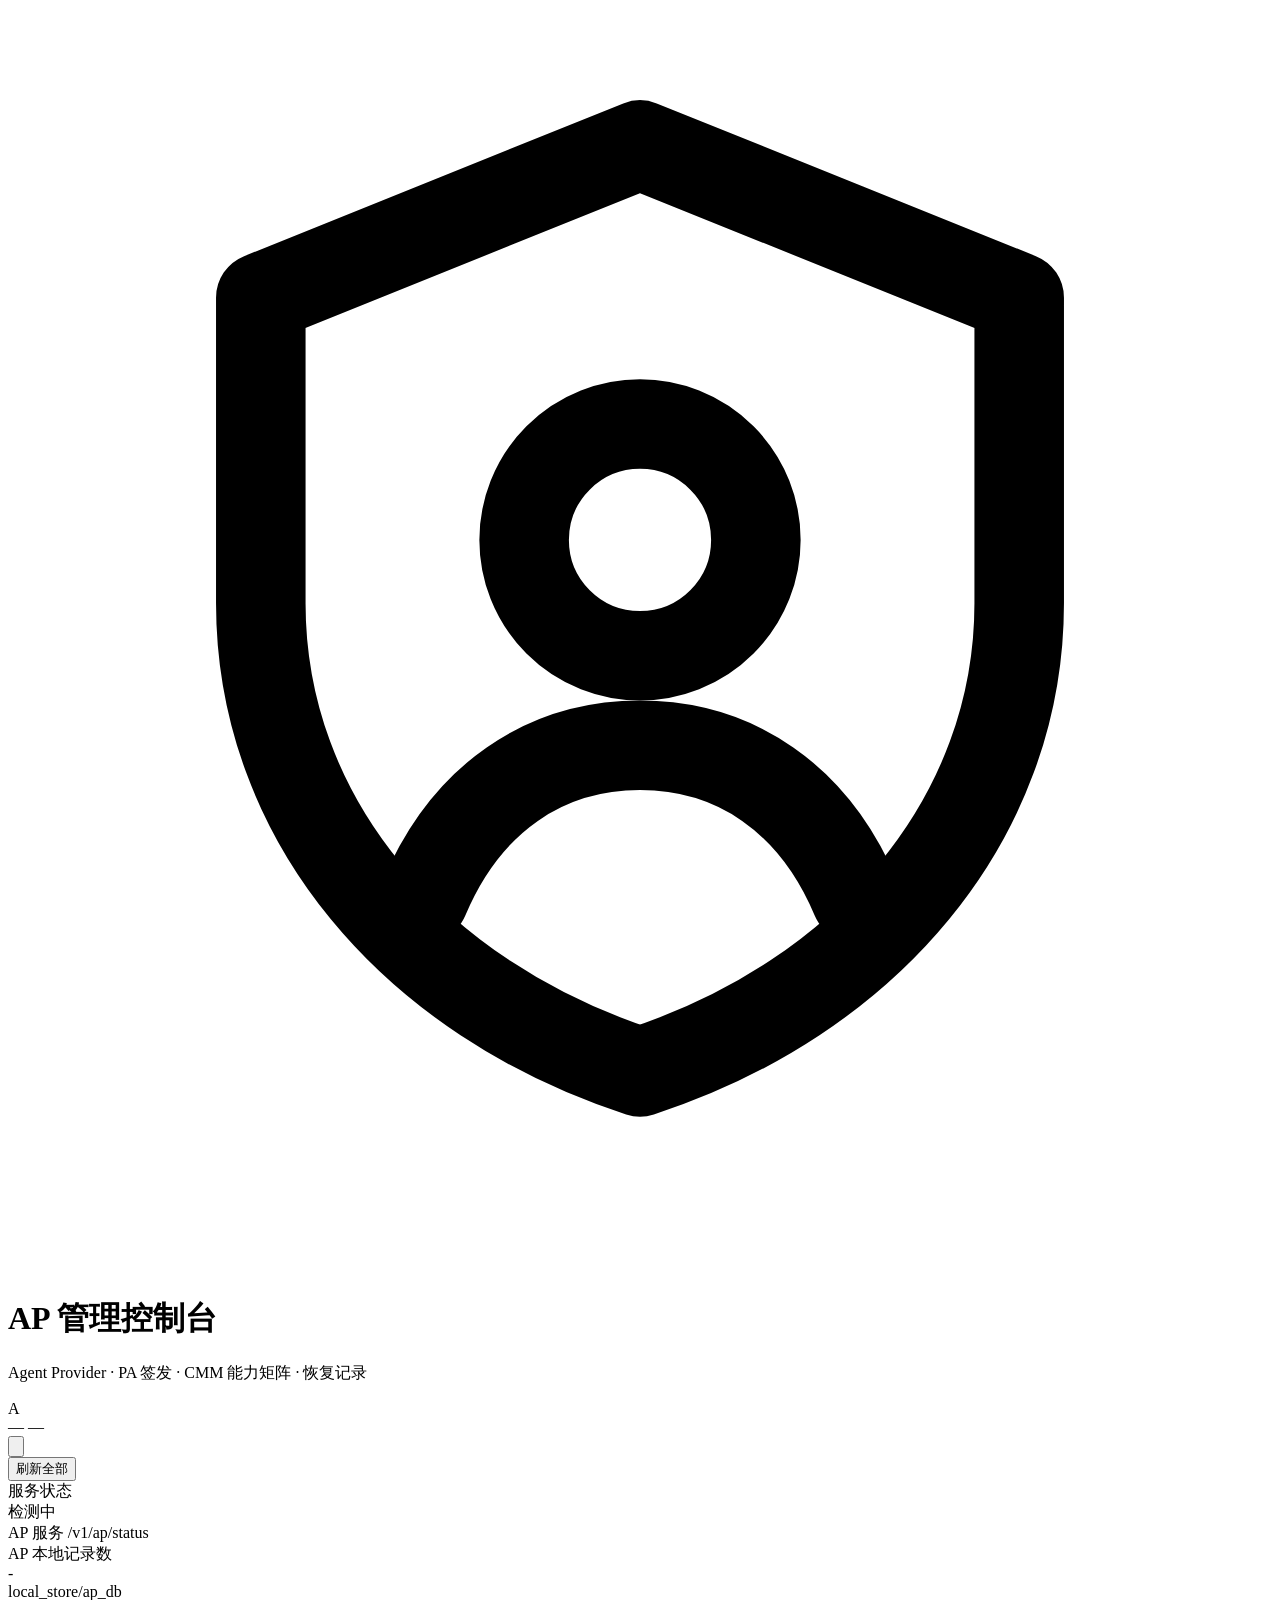
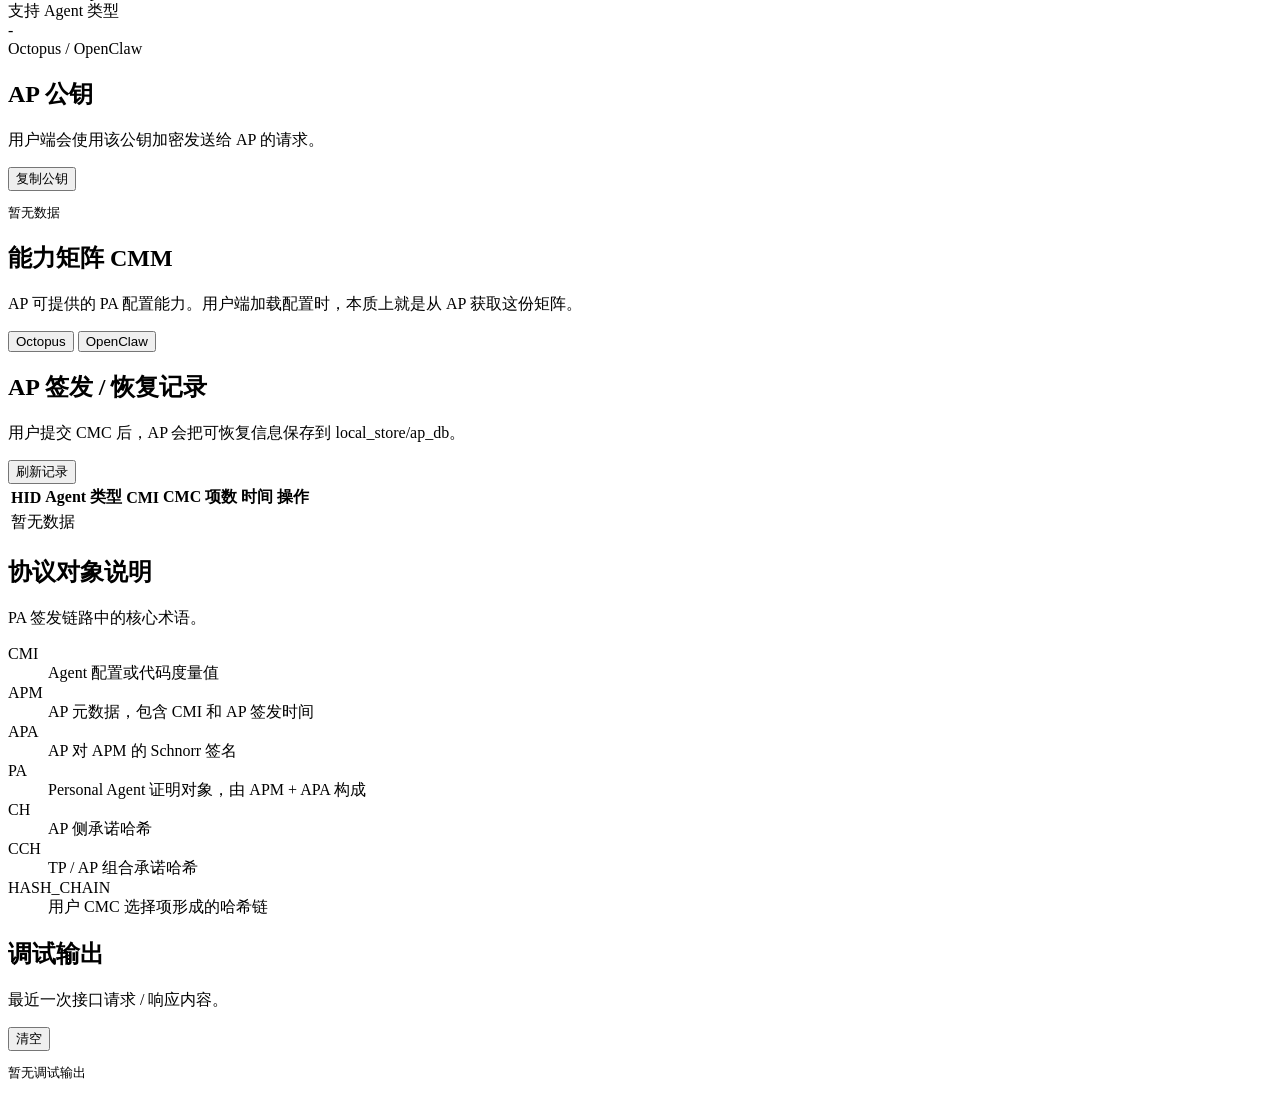
==== app/web_ap/index.html @ c7b6abeb "Publish Agent-Anchor source snapshot" ====
<!doctype html>
<html lang="zh-CN">
<head>
  <meta charset="utf-8" />
  <title>信锚 Agent-Anchor · AP 管理控制台</title>
  <meta name="viewport" content="width=device-width, initial-scale=1" />
  <!-- ?v= 由服务端替换为静态目录 mtime 版本号：资源一改 URL 就变，杜绝旧缓存 -->
  <link rel="stylesheet" href="/ap/static/ap_console.css?v=__ASSET_V__" />
</head>
<body>
  <!-- 全宽吸顶白条：与 User / TP 三端同构（徽标 + 系统名 | 用户胶囊 + 主操作） -->
  <header class="app-header">
    <div class="header-inner">
      <div class="brand">
        <div class="brand-mark" aria-hidden="true">
          <svg viewBox="0 0 24 24">
            <path d="M12 2.6 L19.2 5.5 V11.3 C19.2 15.4 16.3 18.8 12 20.2 C7.7 18.8 4.8 15.4 4.8 11.3 V5.5 Z"
                  fill="none" stroke="currentColor" stroke-width="1.7" stroke-linejoin="round"/>
            <circle cx="12" cy="10.1" r="2.2" fill="none" stroke="currentColor" stroke-width="1.7"/>
            <path d="M7.9 16.9 C8.7 15.0 10.2 14.0 12 14.0 C13.8 14.0 15.3 15.0 16.1 16.9"
                  fill="none" stroke="currentColor" stroke-width="1.7" stroke-linecap="round"/>
          </svg>
        </div>
        <div class="brand-text">
          <h1>AP 管理控制台</h1>
          <p>Agent Provider · PA 签发 · CMM 能力矩阵 · 恢复记录</p>
        </div>
      </div>

      <!-- 当前操作者 + 退出 + 刷新。退出图标内嵌在用户胶囊里，三端同款 -->
      <div class="header-actions">
        <div class="user-chip">
          <span class="user-chip-avatar" aria-hidden="true">A</span>
          <div class="user-chip-meta">
            <span class="user-chip-name" id="userName">—</span>
            <span class="user-chip-role" id="userRole">—</span>
          </div>
          <button class="chip-logout" id="logoutBtn" type="button" title="退出登录" aria-label="退出登录">
            <svg viewBox="0 0 24 24" fill="none" stroke="currentColor" stroke-width="2"
                 stroke-linecap="round" stroke-linejoin="round" aria-hidden="true">
              <path d="M9 21H5a2 2 0 0 1-2-2V5a2 2 0 0 1 2-2h4" />
              <polyline points="16 17 21 12 16 7" />
              <line x1="21" y1="12" x2="9" y2="12" />
            </svg>
          </button>
        </div>
        <button id="refreshAllBtn" class="primary-btn">刷新全部</button>
      </div>
    </div>
  </header>

  <div class="app-shell">
    <section class="stats-grid">
      <div class="stat-card">
        <div class="stat-label">服务状态</div>
        <div id="serviceStatus" class="stat-value">检测中</div>
        <div class="stat-desc">AP 服务 /v1/ap/status</div>
      </div>

      <div class="stat-card">
        <div class="stat-label">AP 本地记录数</div>
        <div id="recordCount" class="stat-value">-</div>
        <div class="stat-desc">local_store/ap_db</div>
      </div>

      <div class="stat-card">
        <div class="stat-label">支持 Agent 类型</div>
        <div id="agentTypes" class="stat-value small">-</div>
        <div class="stat-desc">Octopus / OpenClaw</div>
      </div>
    </section>

    <section class="panel">
      <div class="panel-header">
        <div>
          <h2>AP 公钥</h2>
          <p>用户端会使用该公钥加密发送给 AP 的请求。</p>
        </div>
        <button id="copyPkBtn" class="ghost-btn">复制公钥</button>
      </div>

      <pre id="publicKeyBox">暂无数据</pre>
    </section>

    <section class="panel">
      <div class="panel-header">
        <div>
          <h2>能力矩阵 CMM</h2>
          <p>AP 可提供的 PA 配置能力。用户端加载配置时，本质上就是从 AP 获取这份矩阵。</p>
        </div>

        <div class="tabs">
          <button class="tab-btn active" data-agent-type="octopus">Octopus</button>
          <button class="tab-btn" data-agent-type="openclaw">OpenClaw</button>
        </div>
      </div>

      <div id="capabilityGrid" class="capability-grid"></div>
    </section>

    <section class="panel">
      <div class="panel-header">
        <div>
          <h2>AP 签发 / 恢复记录</h2>
          <p>用户提交 CMC 后，AP 会把可恢复信息保存到 local_store/ap_db。</p>
        </div>

        <button id="refreshDbBtn" class="ghost-btn">刷新记录</button>
      </div>

      <div class="table-wrap">
        <table>
          <thead>
            <tr>
              <th>HID</th>
              <th>Agent 类型</th>
              <th>CMI</th>
              <th>CMC 项数</th>
              <th>时间</th>
              <th>操作</th>
            </tr>
          </thead>

          <tbody id="dbTableBody">
            <tr>
              <td colspan="6">暂无数据</td>
            </tr>
          </tbody>
        </table>
      </div>
    </section>

    <section class="panel" id="detailPanel" style="display:none;">
      <div class="panel-header">
        <div>
          <h2>记录详情</h2>
          <p>AP 本地保存的 CMC / CMI / r_bind2 等恢复数据。</p>
        </div>

        <button id="closeDetailBtn" class="ghost-btn">关闭</button>
      </div>

      <pre id="detailBox"></pre>
    </section>

    <section class="panel two-col">
      <div class="col-protocol">
        <div class="panel-header">
          <div>
            <h2>协议对象说明</h2>
            <p>PA 签发链路中的核心术语。</p>
          </div>
        </div>

        <dl class="protocol-list">
          <div class="protocol-item">
            <dt>CMI</dt>
            <dd>Agent 配置或代码度量值</dd>
          </div>
          <div class="protocol-item">
            <dt>APM</dt>
            <dd>AP 元数据，包含 CMI 和 AP 签发时间</dd>
          </div>
          <div class="protocol-item">
            <dt>APA</dt>
            <dd>AP 对 APM 的 Schnorr 签名</dd>
          </div>
          <div class="protocol-item">
            <dt>PA</dt>
            <dd>Personal Agent 证明对象，由 APM + APA 构成</dd>
          </div>
          <div class="protocol-item">
            <dt>CH</dt>
            <dd>AP 侧承诺哈希</dd>
          </div>
          <div class="protocol-item">
            <dt>CCH</dt>
            <dd>TP / AP 组合承诺哈希</dd>
          </div>
          <div class="protocol-item">
            <dt>HASH_CHAIN</dt>
            <dd>用户 CMC 选择项形成的哈希链</dd>
          </div>
        </dl>
      </div>

      <div class="col-debug">
        <div class="panel-header">
          <div>
            <h2>调试输出</h2>
            <p>最近一次接口请求 / 响应内容。</p>
          </div>
          <button id="clearDebugBtn" class="ghost-btn">清空</button>
        </div>

        <pre id="debugBox">暂无调试输出</pre>
      </div>
    </section>
  </div>

  <script src="/ap/static/ap_console.js?v=__ASSET_V__"></script>
</body>
</html>
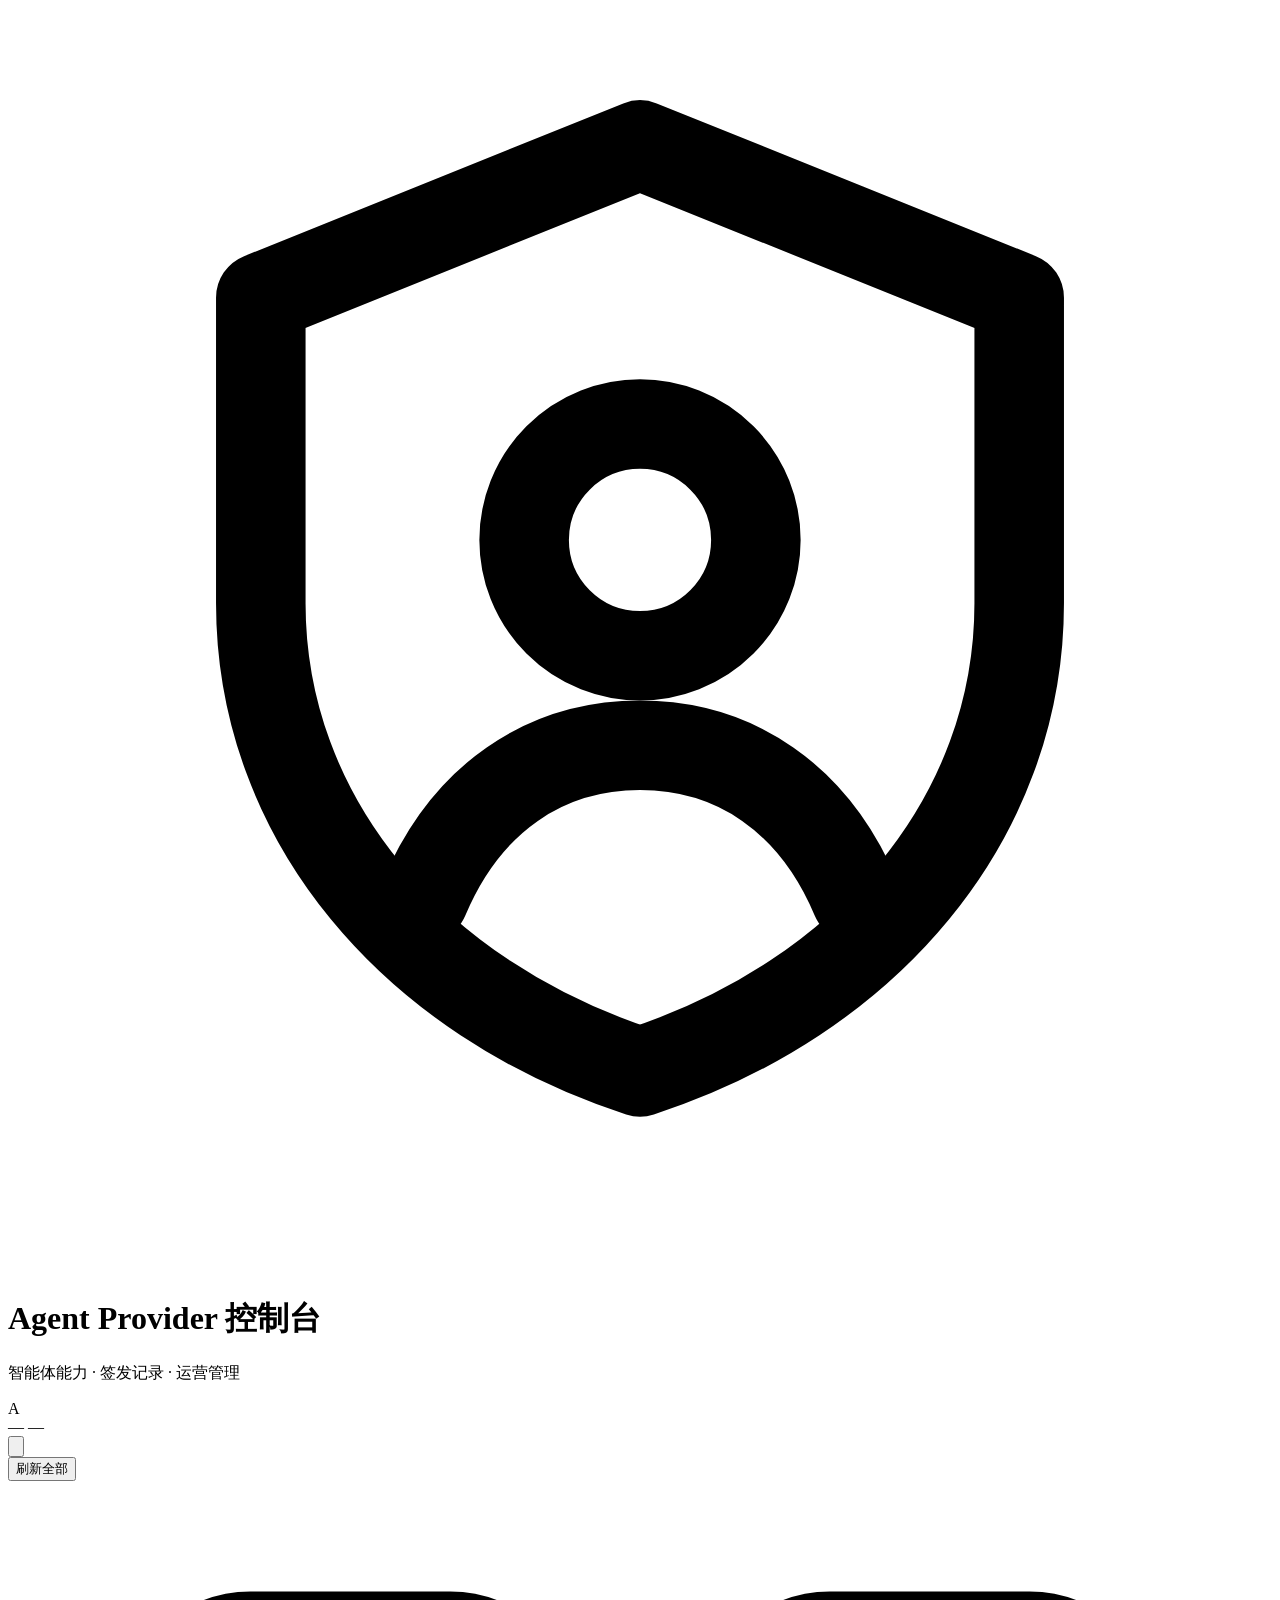
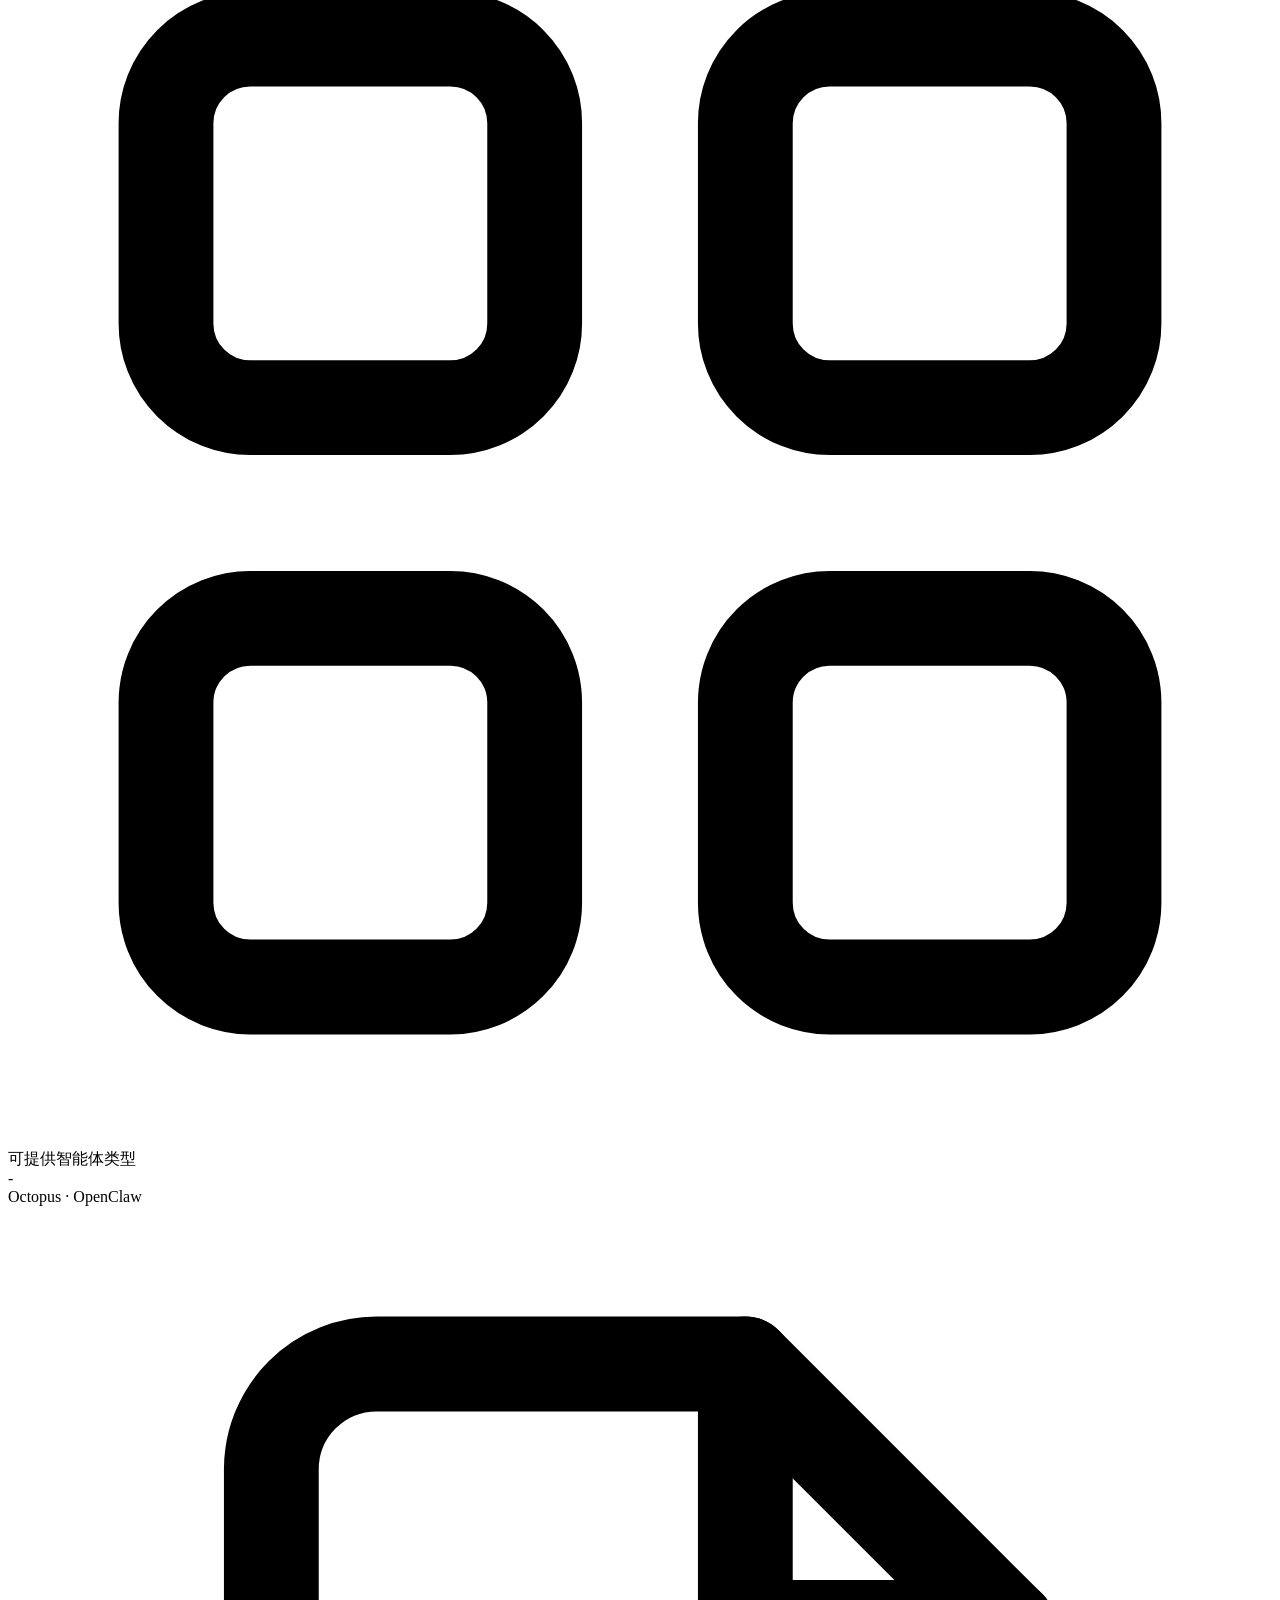
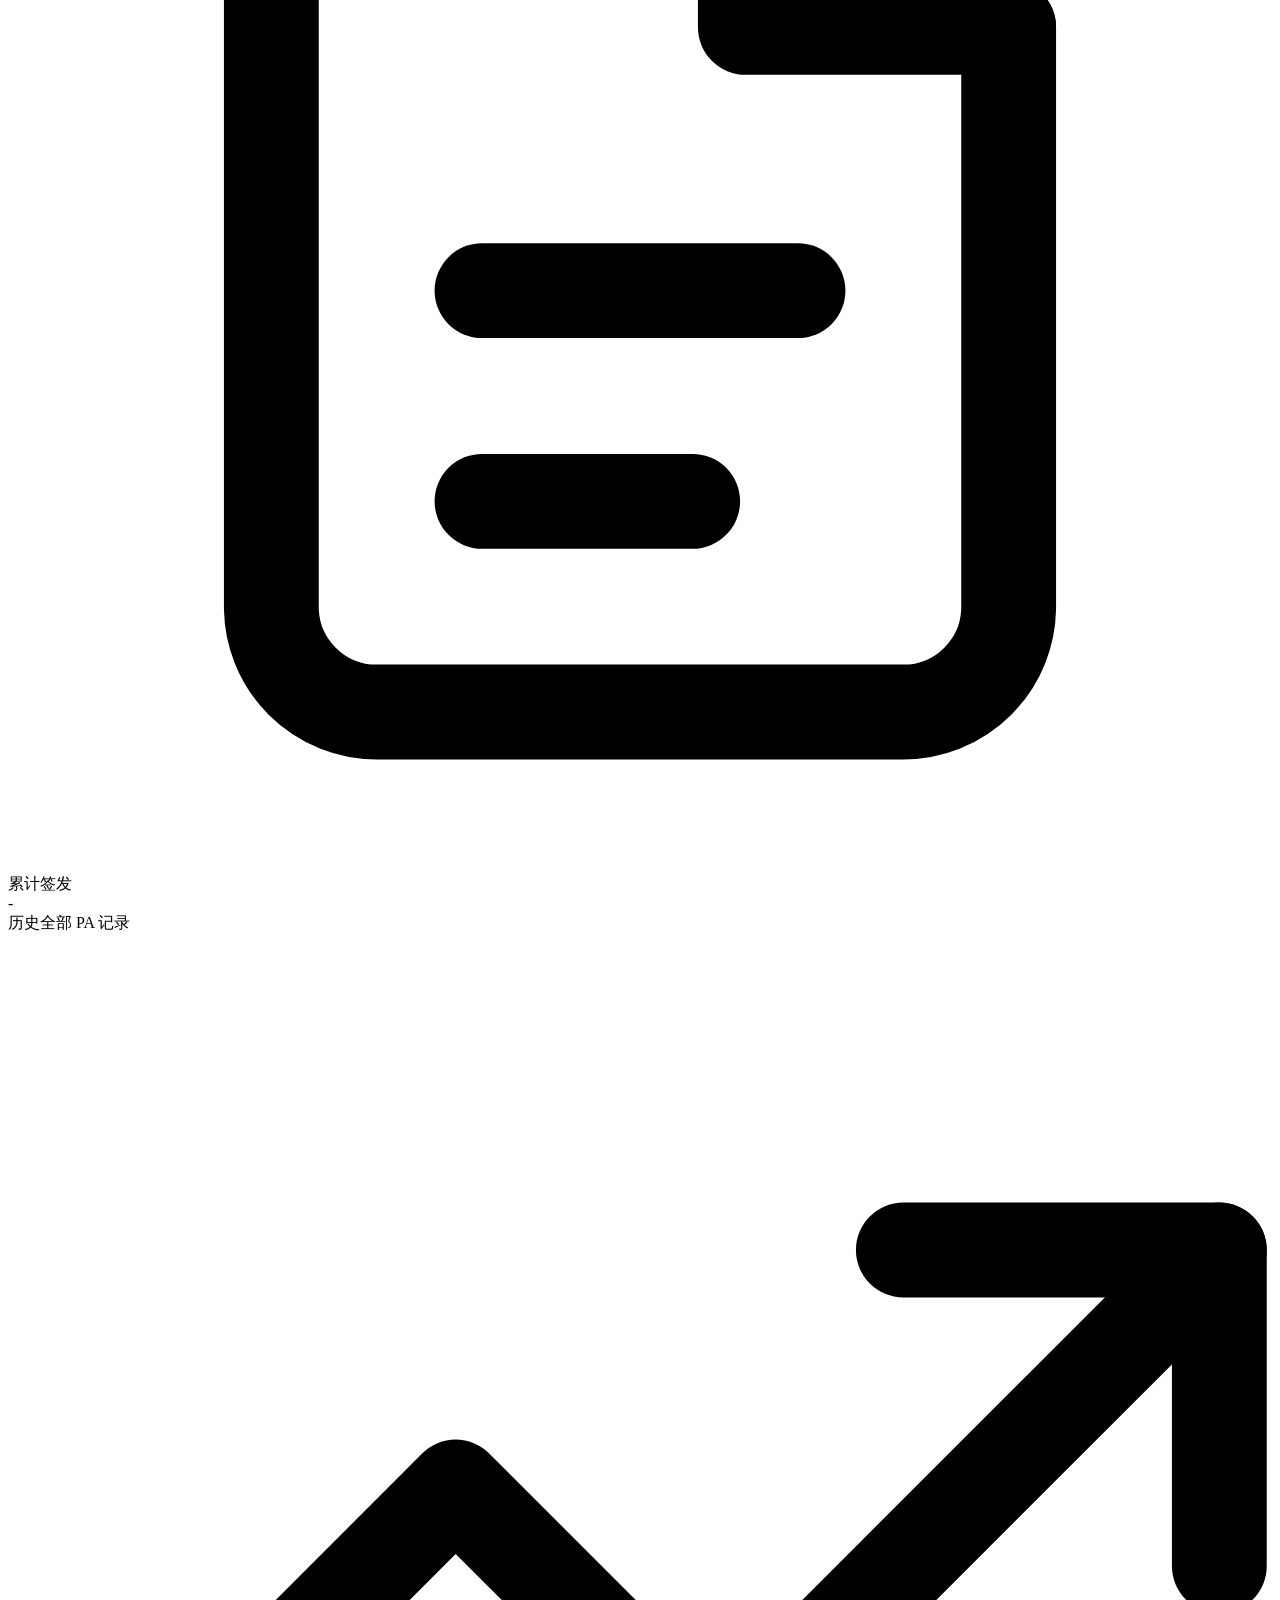
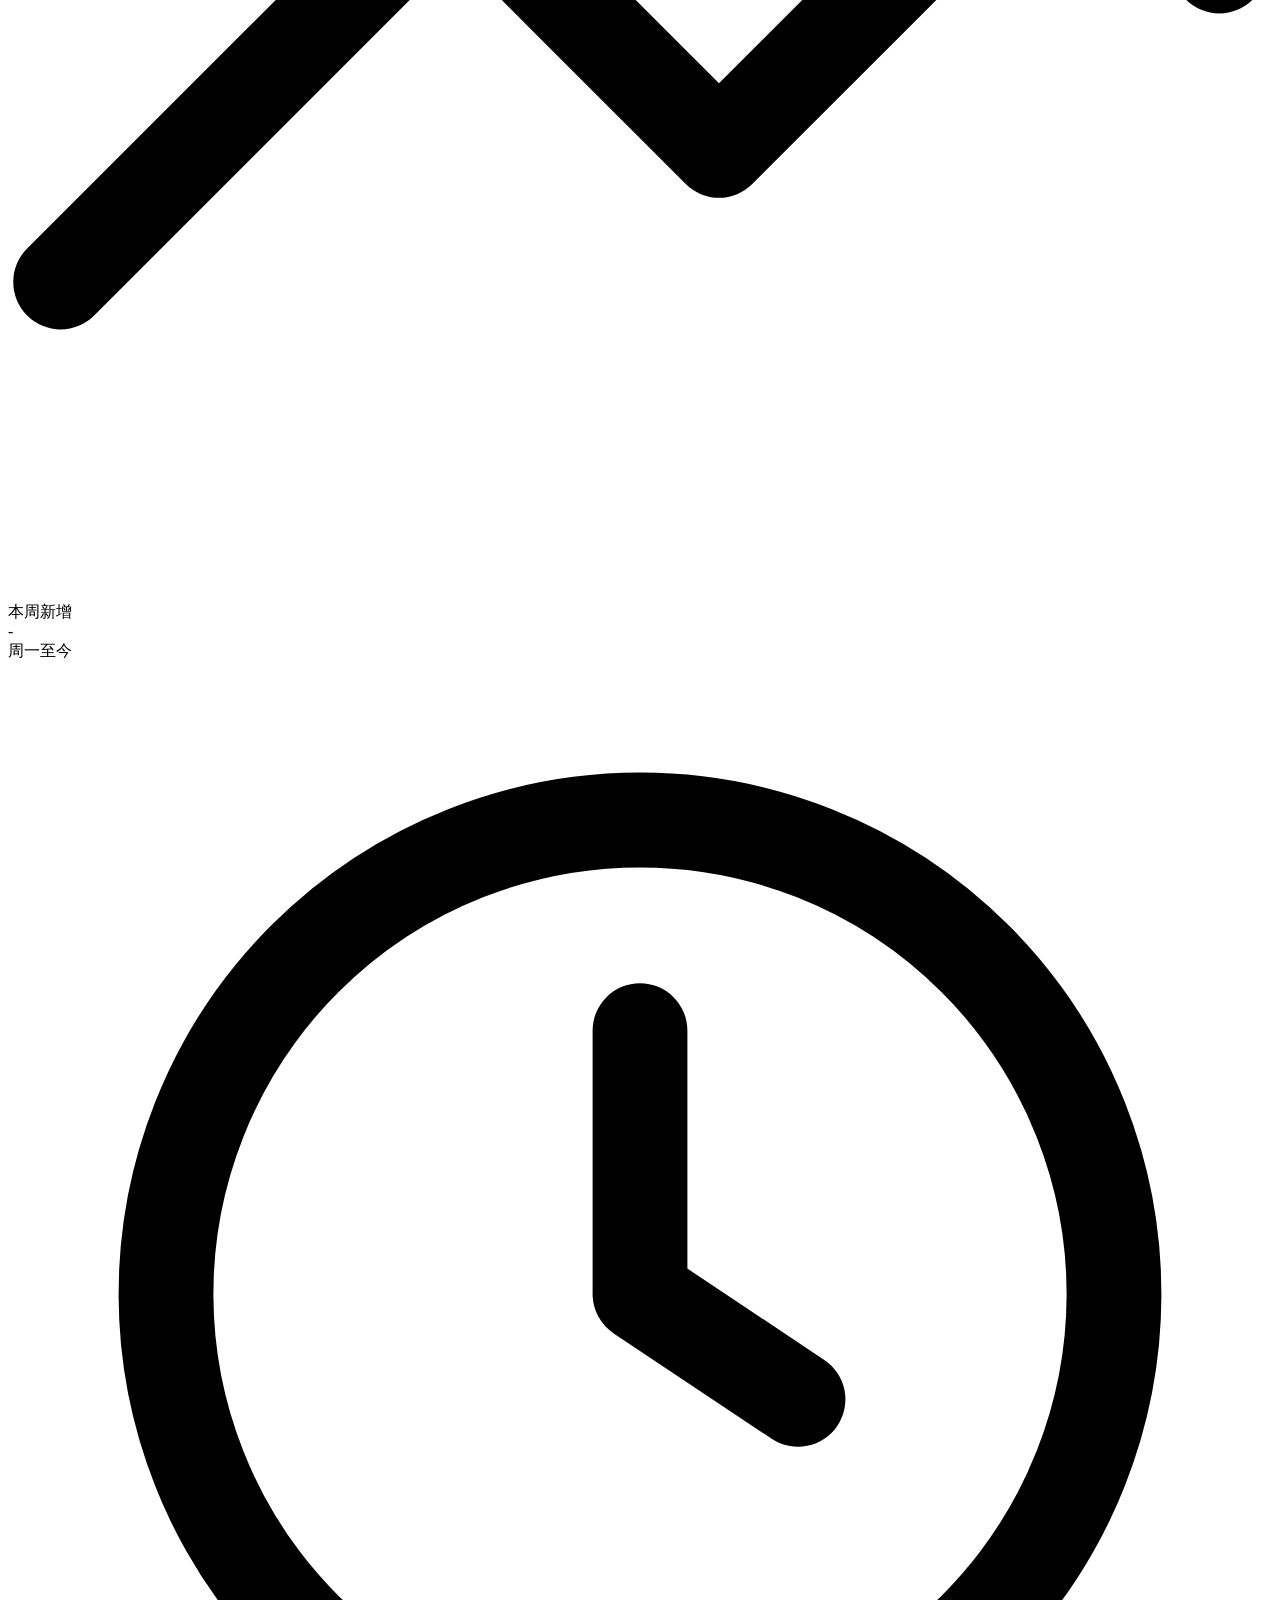
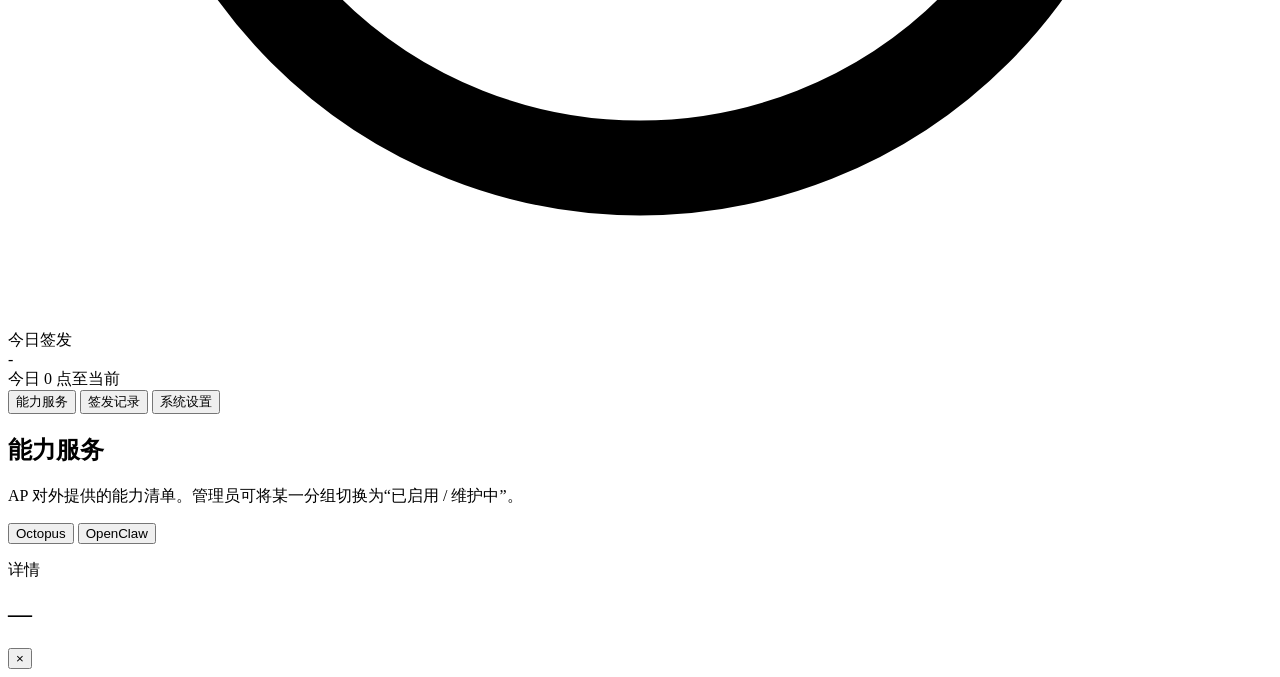
==== commit b132f631: "feat: integrate AP management console Co-authored-by: Copilot <223556219+Copilot@users.noreply.githu" ====
--- a/app/web_ap/index.html
+++ b/app/web_ap/index.html
@@ -2,13 +2,13 @@
 <html lang="zh-CN">
 <head>
   <meta charset="utf-8" />
-  <title>信锚 Agent-Anchor · AP 管理控制台</title>
+  <title>AP 管理控制台</title>
   <meta name="viewport" content="width=device-width, initial-scale=1" />
-  <!-- ?v= 由服务端替换为静态目录 mtime 版本号：资源一改 URL 就变，杜绝旧缓存 -->
   <link rel="stylesheet" href="/ap/static/ap_console.css?v=__ASSET_V__" />
 </head>
 <body>
-  <!-- 全宽吸顶白条：与 User / TP 三端同构（徽标 + 系统名 | 用户胶囊 + 主操作） -->
+
+  <!-- ============ 吸顶白条 ============ -->
   <header class="app-header">
     <div class="header-inner">
       <div class="brand">
@@ -22,12 +22,11 @@
           </svg>
         </div>
         <div class="brand-text">
-          <h1>AP 管理控制台</h1>
-          <p>Agent Provider · PA 签发 · CMM 能力矩阵 · 恢复记录</p>
-        </div>
-      </div>
-
-      <!-- 当前操作者 + 退出 + 刷新。退出图标内嵌在用户胶囊里，三端同款 -->
+          <h1>Agent Provider 控制台</h1>
+          <p>智能体能力 · 签发记录 · 运营管理</p>
+        </div>
+      </div>
+
       <div class="header-actions">
         <div class="user-chip">
           <span class="user-chip-avatar" aria-hidden="true">A</span>
@@ -50,153 +49,209 @@
   </header>
 
   <div class="app-shell">
-    <section class="stats-grid">
-      <div class="stat-card">
-        <div class="stat-label">服务状态</div>
-        <div id="serviceStatus" class="stat-value">检测中</div>
-        <div class="stat-desc">AP 服务 /v1/ap/status</div>
-      </div>
-
-      <div class="stat-card">
-        <div class="stat-label">AP 本地记录数</div>
-        <div id="recordCount" class="stat-value">-</div>
-        <div class="stat-desc">local_store/ap_db</div>
-      </div>
-
-      <div class="stat-card">
-        <div class="stat-label">支持 Agent 类型</div>
-        <div id="agentTypes" class="stat-value small">-</div>
-        <div class="stat-desc">Octopus / OpenClaw</div>
-      </div>
-    </section>
-
-    <section class="panel">
-      <div class="panel-header">
-        <div>
-          <h2>AP 公钥</h2>
-          <p>用户端会使用该公钥加密发送给 AP 的请求。</p>
-        </div>
-        <button id="copyPkBtn" class="ghost-btn">复制公钥</button>
-      </div>
-
-      <pre id="publicKeyBox">暂无数据</pre>
-    </section>
-
-    <section class="panel">
-      <div class="panel-header">
-        <div>
-          <h2>能力矩阵 CMM</h2>
-          <p>AP 可提供的 PA 配置能力。用户端加载配置时，本质上就是从 AP 获取这份矩阵。</p>
-        </div>
-
-        <div class="tabs">
-          <button class="tab-btn active" data-agent-type="octopus">Octopus</button>
-          <button class="tab-btn" data-agent-type="openclaw">OpenClaw</button>
-        </div>
-      </div>
-
-      <div id="capabilityGrid" class="capability-grid"></div>
-    </section>
-
-    <section class="panel">
-      <div class="panel-header">
-        <div>
-          <h2>AP 签发 / 恢复记录</h2>
-          <p>用户提交 CMC 后，AP 会把可恢复信息保存到 local_store/ap_db。</p>
-        </div>
-
-        <button id="refreshDbBtn" class="ghost-btn">刷新记录</button>
-      </div>
-
-      <div class="table-wrap">
-        <table>
-          <thead>
-            <tr>
-              <th>HID</th>
-              <th>Agent 类型</th>
-              <th>CMI</th>
-              <th>CMC 项数</th>
-              <th>时间</th>
-              <th>操作</th>
-            </tr>
-          </thead>
-
-          <tbody id="dbTableBody">
-            <tr>
-              <td colspan="6">暂无数据</td>
-            </tr>
-          </tbody>
-        </table>
-      </div>
-    </section>
-
-    <section class="panel" id="detailPanel" style="display:none;">
-      <div class="panel-header">
-        <div>
-          <h2>记录详情</h2>
-          <p>AP 本地保存的 CMC / CMI / r_bind2 等恢复数据。</p>
-        </div>
-
-        <button id="closeDetailBtn" class="ghost-btn">关闭</button>
-      </div>
-
-      <pre id="detailBox"></pre>
-    </section>
-
-    <section class="panel two-col">
-      <div class="col-protocol">
-        <div class="panel-header">
-          <div>
-            <h2>协议对象说明</h2>
-            <p>PA 签发链路中的核心术语。</p>
-          </div>
-        </div>
-
-        <dl class="protocol-list">
-          <div class="protocol-item">
-            <dt>CMI</dt>
-            <dd>Agent 配置或代码度量值</dd>
-          </div>
-          <div class="protocol-item">
-            <dt>APM</dt>
-            <dd>AP 元数据，包含 CMI 和 AP 签发时间</dd>
-          </div>
-          <div class="protocol-item">
-            <dt>APA</dt>
-            <dd>AP 对 APM 的 Schnorr 签名</dd>
-          </div>
-          <div class="protocol-item">
-            <dt>PA</dt>
-            <dd>Personal Agent 证明对象，由 APM + APA 构成</dd>
-          </div>
-          <div class="protocol-item">
-            <dt>CH</dt>
-            <dd>AP 侧承诺哈希</dd>
-          </div>
-          <div class="protocol-item">
-            <dt>CCH</dt>
-            <dd>TP / AP 组合承诺哈希</dd>
-          </div>
-          <div class="protocol-item">
-            <dt>HASH_CHAIN</dt>
-            <dd>用户 CMC 选择项形成的哈希链</dd>
-          </div>
-        </dl>
-      </div>
-
-      <div class="col-debug">
-        <div class="panel-header">
-          <div>
-            <h2>调试输出</h2>
-            <p>最近一次接口请求 / 响应内容。</p>
+
+    <!-- ============ 概览区（4 张卡，带图标与强调） ============ -->
+    <section class="stats-grid" aria-label="运营概览">
+
+      <div class="stat-card tone-green">
+        <div class="stat-head">
+          <span class="stat-icon" aria-hidden="true">
+            <svg viewBox="0 0 24 24" fill="none" stroke="currentColor" stroke-width="1.8"
+                 stroke-linecap="round" stroke-linejoin="round">
+              <rect x="3" y="3" width="7" height="7" rx="1.6"/>
+              <rect x="14" y="3" width="7" height="7" rx="1.6"/>
+              <rect x="3" y="14" width="7" height="7" rx="1.6"/>
+              <rect x="14" y="14" width="7" height="7" rx="1.6"/>
+            </svg>
+          </span>
+          <span class="stat-label">可提供智能体类型</span>
+        </div>
+        <div class="stat-value" id="agentTypeCount">-</div>
+        <div class="stat-foot">Octopus · OpenClaw</div>
+      </div>
+
+      <div class="stat-card tone-blue">
+        <div class="stat-head">
+          <span class="stat-icon" aria-hidden="true">
+            <svg viewBox="0 0 24 24" fill="none" stroke="currentColor" stroke-width="1.8"
+                 stroke-linecap="round" stroke-linejoin="round">
+              <path d="M14 3H7a2 2 0 0 0-2 2v14a2 2 0 0 0 2 2h10a2 2 0 0 0 2-2V8z"/>
+              <polyline points="14 3 14 8 19 8"/>
+              <line x1="9" y1="13" x2="15" y2="13"/>
+              <line x1="9" y1="17" x2="13" y2="17"/>
+            </svg>
+          </span>
+          <span class="stat-label">累计签发</span>
+        </div>
+        <div class="stat-value" id="recordCount">-</div>
+        <div class="stat-foot">历史全部 PA 记录</div>
+      </div>
+
+      <div class="stat-card tone-amber">
+        <div class="stat-head">
+          <span class="stat-icon" aria-hidden="true">
+            <svg viewBox="0 0 24 24" fill="none" stroke="currentColor" stroke-width="1.8"
+                 stroke-linecap="round" stroke-linejoin="round">
+              <polyline points="23 6 13.5 15.5 8.5 10.5 1 18"/>
+              <polyline points="17 6 23 6 23 12"/>
+            </svg>
+          </span>
+          <span class="stat-label">本周新增</span>
+        </div>
+        <div class="stat-value" id="weekCount">-</div>
+        <div class="stat-foot">周一至今</div>
+      </div>
+
+      <div class="stat-card tone-violet">
+        <div class="stat-head">
+          <span class="stat-icon" aria-hidden="true">
+            <svg viewBox="0 0 24 24" fill="none" stroke="currentColor" stroke-width="1.8"
+                 stroke-linecap="round" stroke-linejoin="round">
+              <circle cx="12" cy="12" r="9"/>
+              <polyline points="12 7 12 12 15 14"/>
+            </svg>
+          </span>
+          <span class="stat-label">今日签发</span>
+        </div>
+        <div class="stat-value" id="todayCount">-</div>
+        <div class="stat-foot">今日 0 点至当前</div>
+      </div>
+
+    </section>
+
+    <!-- ============ 主导航 Tab（3 个） ============ -->
+    <nav class="main-tabs" role="tablist" aria-label="主导航">
+      <button class="tab-btn active" role="tab" data-main-tab="catalog">能力服务</button>
+      <button class="tab-btn" role="tab" data-main-tab="records">签发记录</button>
+      <button class="tab-btn" role="tab" data-main-tab="settings">系统设置</button>
+    </nav>
+
+    <!-- ============ Tab 1：能力服务 ============ -->
+    <section class="tab-panel" data-tab-panel="catalog">
+      <div class="panel">
+        <div class="panel-header">
+          <div>
+            <h2>能力服务</h2>
+            <p>AP 对外提供的能力清单。管理员可将某一分组切换为“已启用 / 维护中”。</p>
+          </div>
+          <div class="sub-tabs" role="tablist">
+            <button class="tab-btn active" data-agent-type="octopus">Octopus</button>
+            <button class="tab-btn" data-agent-type="openclaw">OpenClaw</button>
+          </div>
+        </div>
+        <div id="capabilityGrid" class="capability-grid"></div>
+      </div>
+    </section>
+
+    <!-- ============ Tab 2：签发记录 ============ -->
+    <section class="tab-panel" data-tab-panel="records" hidden>
+      <div class="panel">
+        <div class="panel-header">
+          <div>
+            <h2>签发记录</h2>
+            <p>查询本 AP 签发过的智能体凭证。支持按时间、类型、状态与关键词筛选。</p>
+          </div>
+          <button id="refreshDbBtn" class="ghost-btn">刷新记录</button>
+        </div>
+
+        <!-- 筛选栏 -->
+        <div class="filters">
+          <input id="filterKeyword" class="filter-input" type="text"
+                 placeholder="PA ID / 用户标识 / 能力关键词" />
+          <select id="filterType" class="filter-input">
+            <option value="">全部类型</option>
+            <option value="octopus">Octopus</option>
+            <option value="openclaw">OpenClaw</option>
+          </select>
+          <select id="filterStatus" class="filter-input">
+            <option value="">全部状态</option>
+            <option value="verified">成功</option>
+            <option value="pending">待验证</option>
+            <option value="failed">失败</option>
+          </select>
+          <input id="filterFrom" class="filter-input" type="date" />
+          <span class="filter-sep">至</span>
+          <input id="filterTo" class="filter-input" type="date" />
+          <button id="filterApplyBtn" class="primary-btn">查询</button>
+          <button id="filterResetBtn" class="ghost-btn">重置</button>
+        </div>
+
+        <div class="table-wrap">
+          <table>
+            <thead>
+              <tr>
+                <th>签发时间</th>
+                <th>PA ID</th>
+                <th>类型</th>
+                <th>用户标识</th>
+                <th>能力摘要</th>
+                <th>状态</th>
+                <th>操作</th>
+              </tr>
+            </thead>
+            <tbody id="dbTableBody">
+              <tr><td colspan="7">暂无数据</td></tr>
+            </tbody>
+          </table>
+        </div>
+      </div>
+    </section>
+
+    <!-- ============ Tab 3：系统设置 ============ -->
+    <section class="tab-panel" data-tab-panel="settings" hidden>
+
+      <!-- 开发者信息 -->
+      <div class="panel">
+        <div class="panel-header">
+          <div>
+            <h2>开发者信息</h2>
+            <p>AP 身份标识与对外公钥。用户端会使用该公钥加密发送给 AP 的请求。</p>
+          </div>
+        </div>
+
+        <div class="settings-row">
+          <span class="settings-label">AP ID</span>
+          <span id="apIdValue" class="settings-value mono">—</span>
+        </div>
+
+        <div class="settings-row">
+          <span class="settings-label">AP 公钥</span>
+          <span id="apPkValue" class="settings-value mono masked">••••••••••••••••••••••••••••</span>
+          <button id="togglePkBtn" class="chip-btn" type="button">显示</button>
+          <button id="copyPkBtn" class="chip-btn" type="button">复制</button>
+        </div>
+      </div>
+
+      <!-- 最近操作日志（业务化，不裸露原始数据） -->
+      <div class="panel">
+        <div class="panel-header">
+          <div>
+            <h2>最近操作日志</h2>
+            <p>控制台最近的关键操作记录。</p>
           </div>
           <button id="clearDebugBtn" class="ghost-btn">清空</button>
         </div>
-
-        <pre id="debugBox">暂无调试输出</pre>
-      </div>
-    </section>
+        <ul id="opLogList" class="op-log-list">
+          <li class="op-log-empty">暂无操作记录</li>
+        </ul>
+      </div>
+
+    </section>
+
   </div>
+
+  <!-- ============ 详情抽屉 ============ -->
+  <div class="drawer-mask" id="drawerMask"></div>
+  <aside class="drawer" id="drawer" aria-hidden="true" role="dialog" aria-modal="true">
+    <div class="drawer-header">
+      <div>
+        <p class="eyebrow" id="drawerEyebrow">详情</p>
+        <h2 id="drawerTitle">—</h2>
+      </div>
+      <button class="drawer-close" id="drawerClose" type="button" aria-label="关闭">×</button>
+    </div>
+    <div class="drawer-body" id="drawerBody"></div>
+  </aside>
 
   <script src="/ap/static/ap_console.js?v=__ASSET_V__"></script>
 </body>
